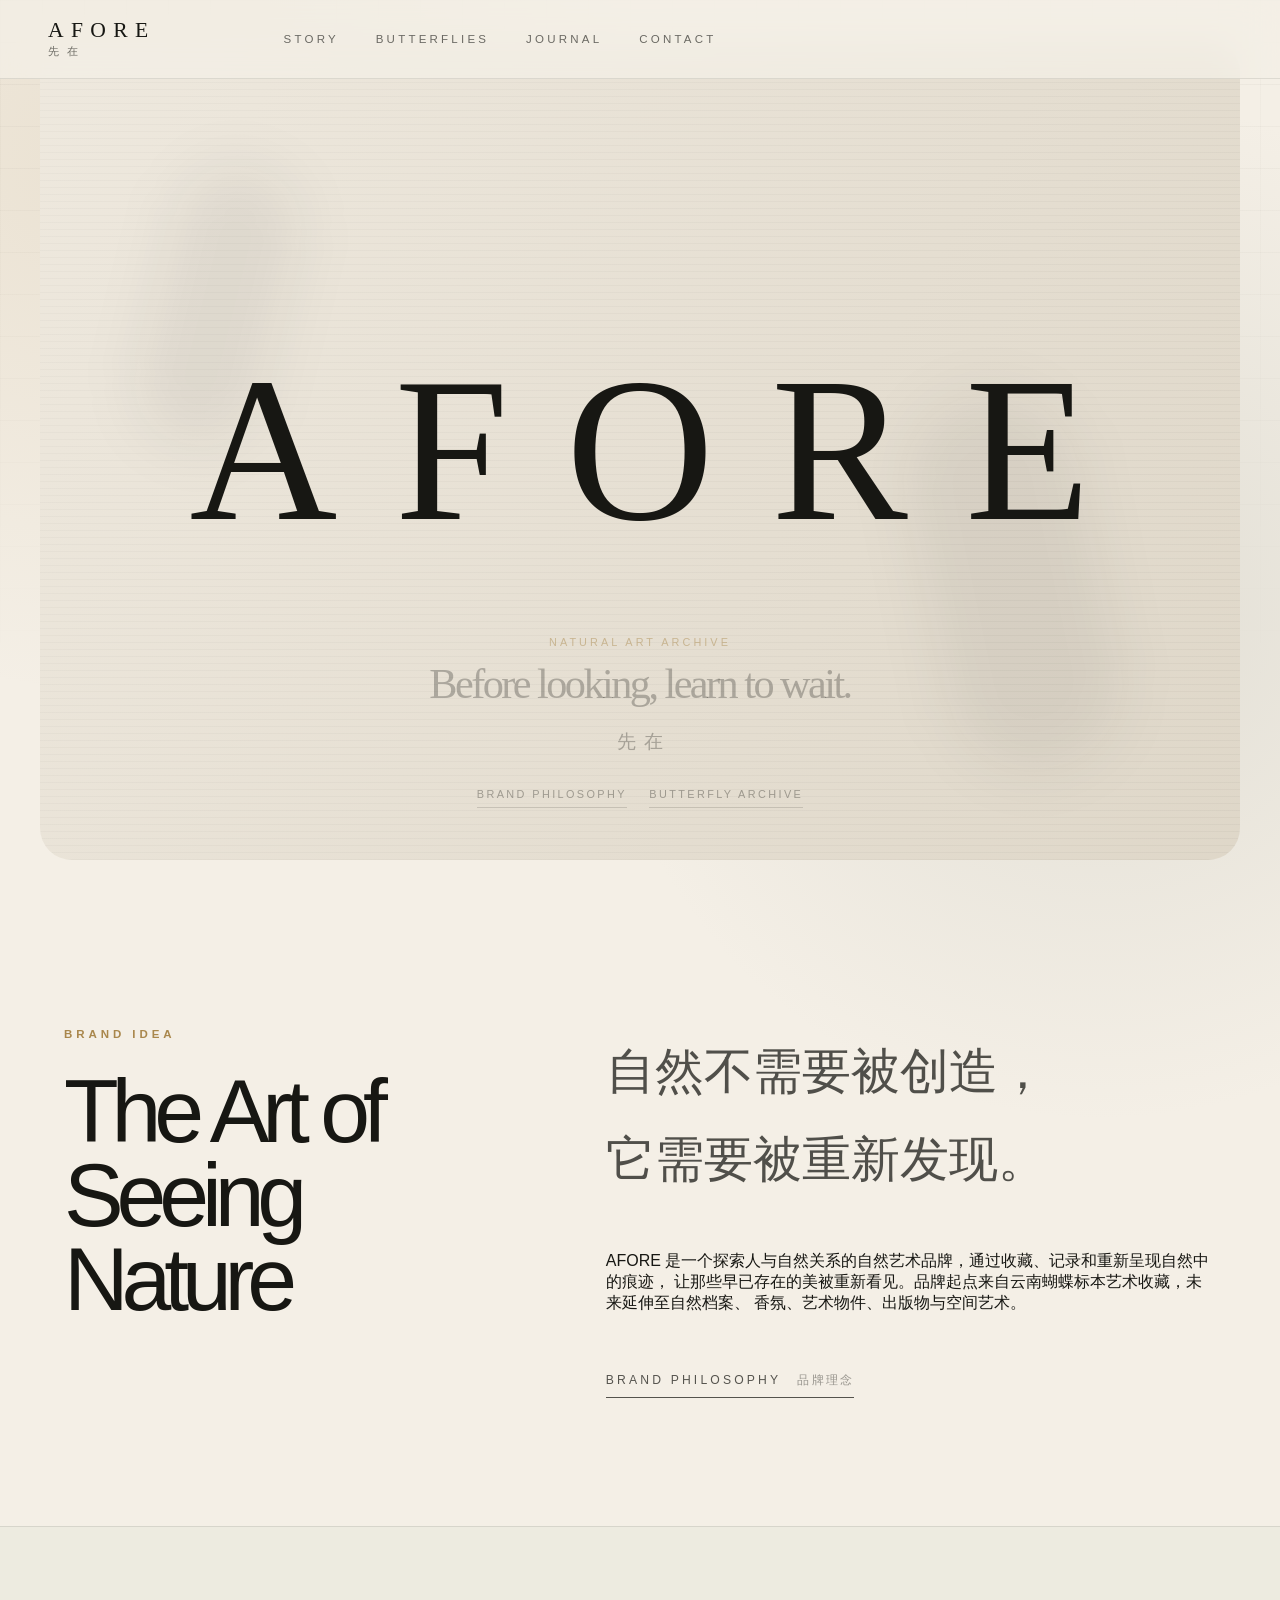
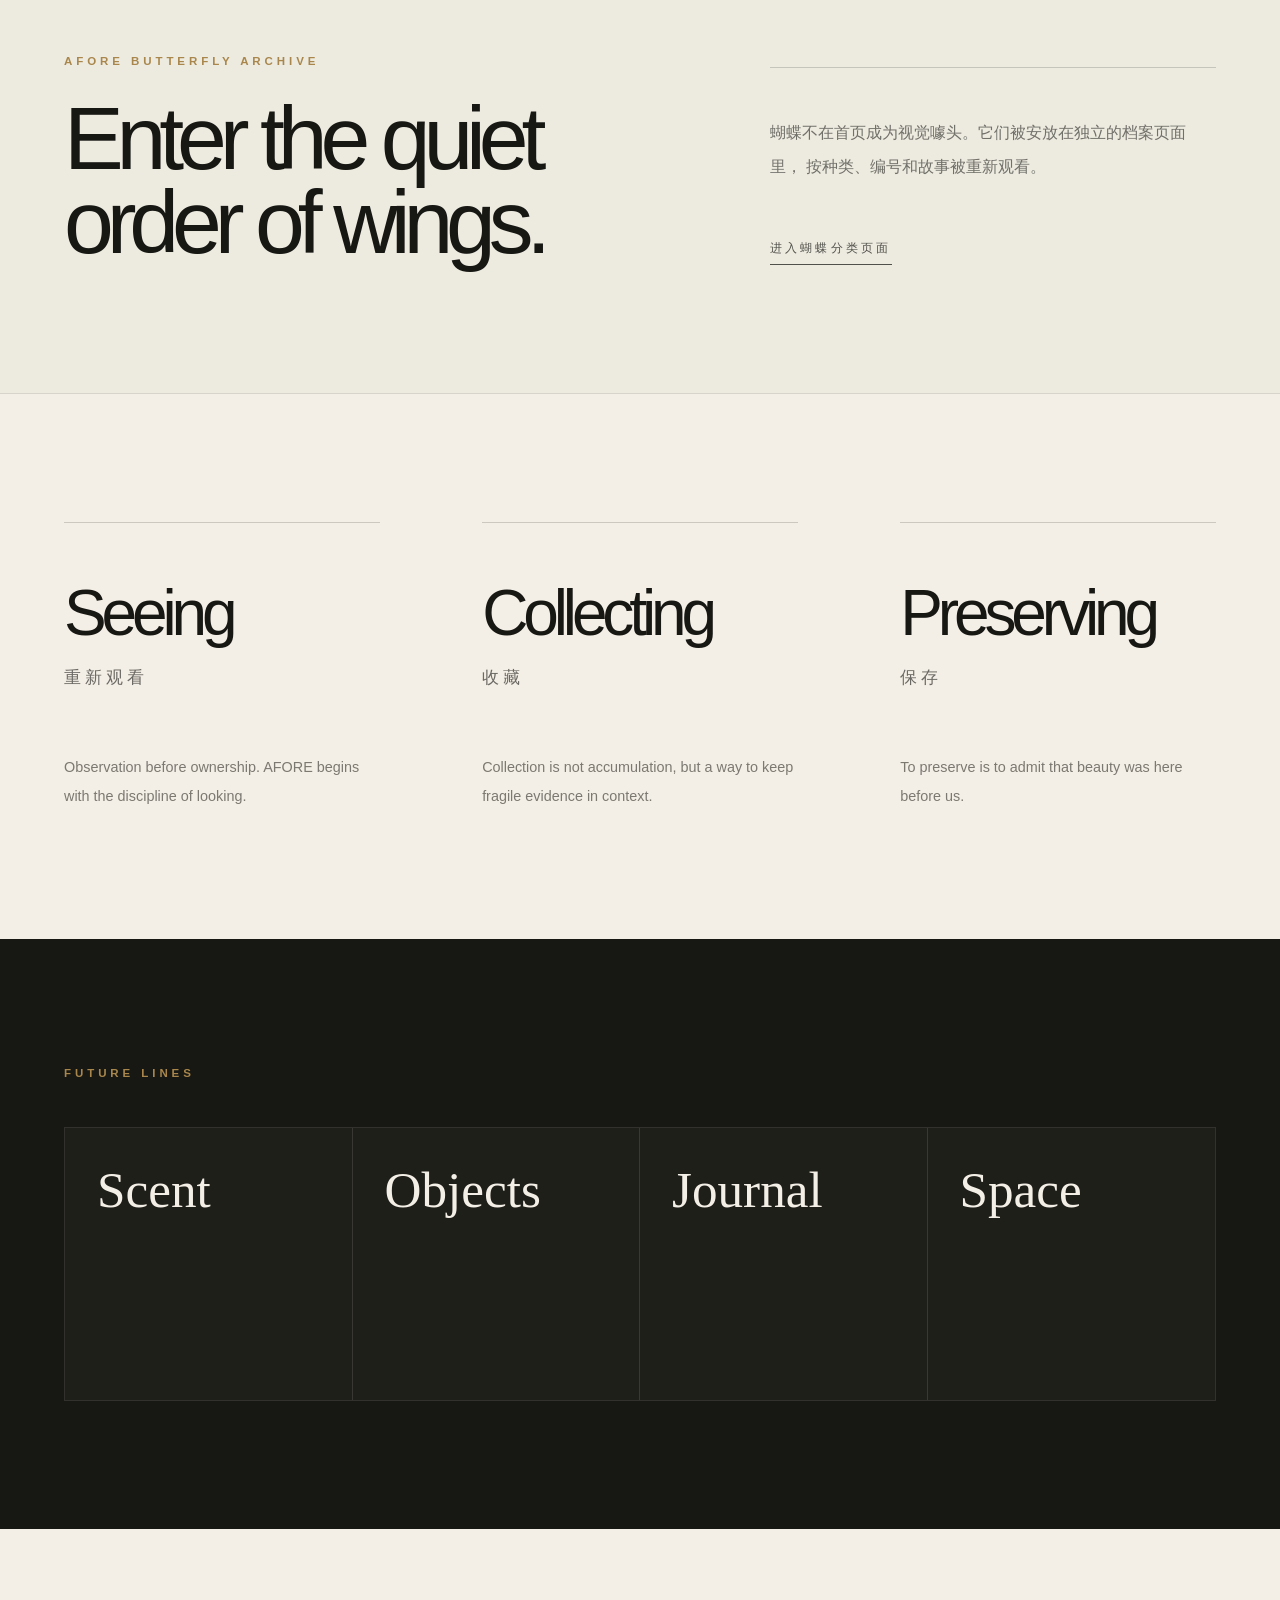
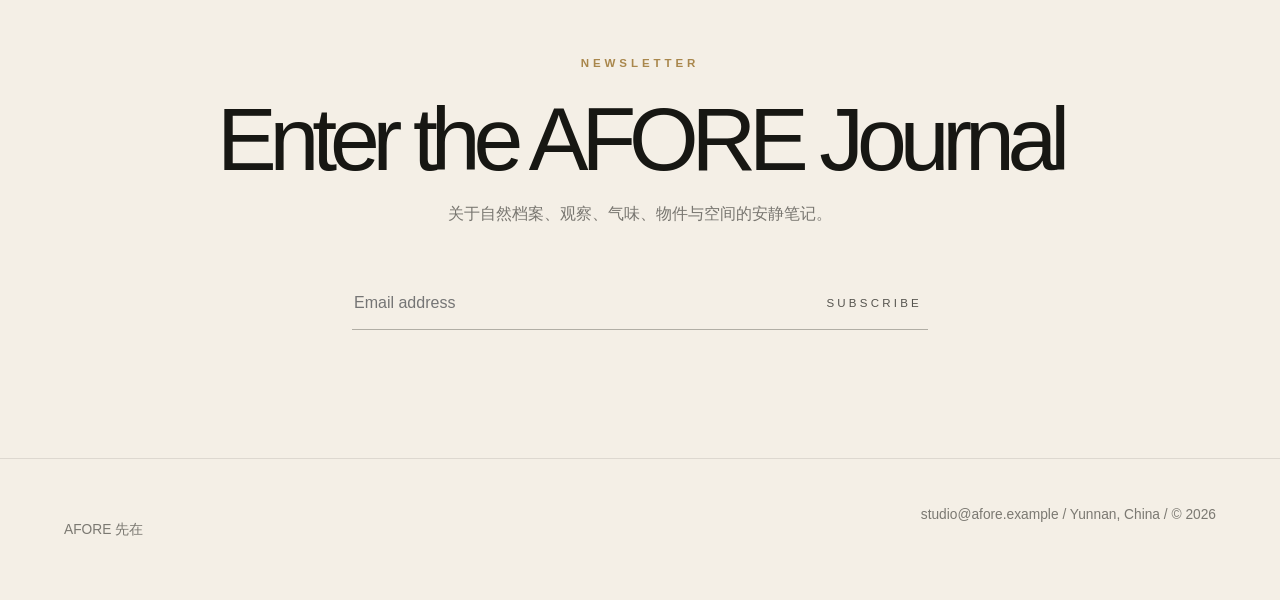
==== index.html @ 1742b77c "Add files via upload" ====
<!doctype html>
<html lang="zh-CN">
  <head>
    <meta charset="UTF-8" />
    <meta name="viewport" content="width=device-width, initial-scale=1.0" />
    <title>AFORE 先在 | Preview</title>
    <link rel="stylesheet" href="preview.css" />
  </head>
  <body>
    <header class="header">
      <a class="logo" href="preview.html">
        <span>AFORE</span>
        <small>先在</small>
      </a>
      <nav>
        <a href="#story">Story</a>
        <a href="butterflies.html">Butterflies</a>
        <a href="#journal">Journal</a>
        <a href="#contact">Contact</a>
      </nav>
    </header>

    <main id="home">
      <section class="hero">
        <div class="paper"></div>
        <div class="shadow shadow-a"></div>
        <div class="shadow shadow-b"></div>
        <aside class="hero-guide" aria-label="AFORE first screen guide">
          <p class="guide-kicker">Natural Art Archive</p>
          <h2>Before looking, learn to wait.</h2>
          <p>
            先在
          </p>
          <div class="guide-actions">
            <a href="#story">Brand Philosophy</a>
            <a href="butterflies.html">Butterfly Archive</a>
          </div>
        </aside>
        <div class="hero-inner fade">
          <h1>AFORE</h1>
        </div>
      </section>

      <section id="story" class="section intro">
        <div>
          <p class="kicker">Brand Idea</p>
          <h2>The Art of Seeing Nature</h2>
        </div>
        <div class="intro-copy">
          <p class="quote">自然不需要被创造，<br />它需要被重新发现。</p>
          <p>
            AFORE 是一个探索人与自然关系的自然艺术品牌，通过收藏、记录和重新呈现自然中的痕迹，
            让那些早已存在的美被重新看见。品牌起点来自云南蝴蝶标本艺术收藏，未来延伸至自然档案、
            香氛、艺术物件、出版物与空间艺术。
          </p>
          <button class="manifesto-toggle" type="button" aria-expanded="false" aria-controls="manifesto-panel">
            Brand Philosophy
            <span>品牌理念</span>
          </button>
        </div>
      </section>

      <section class="manifesto-panel" id="manifesto-panel" aria-hidden="true">
        <div class="manifesto-card">
          <p class="kicker">AFORE Manifesto</p>
          <h2>先在</h2>
          <div class="manifesto-text">
            <p><strong>AFORE</strong></p>
            <p><em>Before us, nature existed.</em></p>
            <p>在我们凝视自然之前，万物早已存在。</p>
            <p>一片叶脉、一枚翅羽、一块岩石，都经历过漫长的时间，在无人注视的角落里形成自己的形态。</p>
            <p>AFORE 源于“先在”之意，关注那些先于人类存在、又容易被忽略的自然痕迹。</p>
            <p>我们相信，自然并不需要被创造，它需要的是被重新发现。</p>
            <p>通过收藏、整理与呈现，我们将自然中的微小存在转化为可以被观看、被感知、被保存的艺术对象。</p>
            <p>每一件作品，都是时间留下的档案。</p>
            <p>它记录生命曾经经过此处，也提醒我们：人在自然之前，只是短暂的观看者。</p>
            <p>AFORE 致力于探索人与自然之间新的观看方式。</p>
            <p>我们收藏的不只是一个形态，而是一段时间；保存的不只是一件标本，而是一种与世界相遇的方式。</p>
            <p><strong>AFORE —— Before us, nature existed.</strong></p>
          </div>
        </div>
      </section>

      <section class="section entry-panel">
        <div class="entry-copy">
          <p class="kicker">AFORE Butterfly Archive</p>
          <h2>Enter the quiet order of wings.</h2>
        </div>
        <div class="entry-card">
          <p>
            蝴蝶不在首页成为视觉噱头。它们被安放在独立的档案页面里，
            按种类、编号和故事被重新观看。
          </p>
          <a class="text-link" href="butterflies.html">进入蝴蝶分类页面</a>
        </div>
      </section>

      <section class="section philosophy">
        <article>
          <h2>Seeing</h2>
          <p>重新观看</p>
          <span>Observation before ownership. AFORE begins with the discipline of looking.</span>
        </article>
        <article>
          <h2>Collecting</h2>
          <p>收藏</p>
          <span>Collection is not accumulation, but a way to keep fragile evidence in context.</span>
        </article>
        <article>
          <h2>Preserving</h2>
          <p>保存</p>
          <span>To preserve is to admit that beauty was here before us.</span>
        </article>
      </section>

      <section class="future">
        <p class="kicker">Future Lines</p>
        <div class="future-grid">
          <article>Scent</article>
          <article>Objects</article>
          <article>Journal</article>
          <article>Space</article>
        </div>
      </section>

      <section id="journal" class="section newsletter">
        <p class="kicker">Newsletter</p>
        <h2>Enter the AFORE Journal</h2>
        <p>关于自然档案、观察、气味、物件与空间的安静笔记。</p>
        <form>
          <input type="email" placeholder="Email address" />
          <button type="button">Subscribe</button>
        </form>
      </section>
    </main>

    <footer id="contact">
      <p>AFORE 先在</p>
      <span>studio@afore.example / Yunnan, China / © 2026</span>
    </footer>
    <script>
      const hero = document.querySelector(".hero");
      const heroTitle = document.querySelector(".hero h1");

      hero?.addEventListener("pointermove", (event) => {
        const rect = hero.getBoundingClientRect();
        const x = ((event.clientX - rect.left) / rect.width) * 100;
        const y = ((event.clientY - rect.top) / rect.height) * 100;
        heroTitle?.style.setProperty("--mx", `${x}%`);
        heroTitle?.style.setProperty("--my", `${y}%`);
      });

      const manifestoButton = document.querySelector(".manifesto-toggle");
      const manifestoPanel = document.querySelector("#manifesto-panel");

      manifestoButton?.addEventListener("click", () => {
        const isOpen = manifestoPanel?.classList.toggle("is-open");
        manifestoButton.setAttribute("aria-expanded", String(isOpen));
        manifestoPanel?.setAttribute("aria-hidden", String(!isOpen));
        if (isOpen) {
          window.setTimeout(() => manifestoPanel.scrollIntoView({ behavior: "smooth", block: "center" }), 120);
        }
      });
    </script>
  </body>
</html>
---- preview.css ----
:root {
  --paper: #f4efe6;
  --warm: #d8d2c6;
  --stone: #bfc0b5;
  --lime: #dfe3d4;
  --ink: #171713;
  --brown: #3b2b20;
  --gold: #a9874c;
}

* {
  box-sizing: border-box;
}

html {
  scroll-behavior: smooth;
}

body {
  margin: 0;
  background:
    radial-gradient(circle at 8% 4%, rgba(169, 135, 76, 0.13), transparent 34rem),
    radial-gradient(circle at 86% 16%, rgba(191, 192, 181, 0.35), transparent 32rem),
    var(--paper);
  color: var(--ink);
  font-family: "PingFang SC", "HarmonyOS Sans SC", "Noto Sans CJK SC", "Microsoft YaHei UI", sans-serif;
  font-weight: 300;
}

body::before {
  content: "";
  position: fixed;
  inset: 0;
  z-index: -1;
  background:
    linear-gradient(rgba(23, 23, 19, 0.035) 1px, transparent 1px),
    linear-gradient(90deg, rgba(23, 23, 19, 0.025) 1px, transparent 1px);
  background-size: 42px 42px;
  mask-image: linear-gradient(to bottom, black, transparent 78%);
}

a {
  color: inherit;
  text-decoration: none;
}

.header {
  position: fixed;
  inset: 0 0 auto;
  z-index: 10;
  display: flex;
  justify-content: flex-start;
  align-items: center;
  gap: clamp(2.5rem, 6vw, 7rem);
  padding: 1.25rem clamp(1.25rem, 4vw, 3rem);
  border-bottom: 1px solid rgba(23, 23, 19, 0.1);
  background: rgba(244, 239, 230, 0.76);
  backdrop-filter: blur(18px);
}

.logo {
  display: inline-flex;
  flex-direction: column;
  line-height: 1;
}

.logo span,
.hero h1,
.work h3,
.future-grid article {
  font-family: "Cormorant Garamond", Didot, "Bodoni 72", "Times New Roman", serif;
}

.logo span {
  font-size: 1.35rem;
  letter-spacing: 0.34em;
}

.logo small {
  margin-top: 0.3rem;
  color: rgba(23, 23, 19, 0.6);
  font-size: 0.7rem;
  letter-spacing: 0.68em;
}

nav {
  display: flex;
  gap: clamp(1rem, 3vw, 2.3rem);
  margin-left: clamp(1rem, 4vw, 4rem);
  color: rgba(23, 23, 19, 0.62);
  font-size: 0.72rem;
  letter-spacing: 0.28em;
  text-transform: uppercase;
}

.hero {
  position: relative;
  min-height: 100vh;
  display: grid;
  place-items: center;
  overflow: hidden;
  padding: 7rem 1.25rem;
  text-align: center;
}

.paper {
  position: absolute;
  inset: 2.5rem;
  background:
    linear-gradient(120deg, rgba(255, 255, 255, 0.3), rgba(23, 23, 19, 0.04)),
    repeating-linear-gradient(0deg, rgba(23, 23, 19, 0.035) 0 1px, transparent 1px 7px),
    #e7dfd0;
  border-radius: 2rem;
}

.shadow {
  position: absolute;
  border-radius: 999px;
  filter: blur(28px);
  background: rgba(23, 23, 19, 0.06);
}

.shadow-a {
  left: 12%;
  top: 18%;
  width: 8rem;
  height: 18rem;
  rotate: 14deg;
}

.shadow-b {
  right: 14%;
  bottom: 14%;
  width: 11rem;
  height: 24rem;
  rotate: -12deg;
}

.hero-inner {
  position: relative;
  z-index: 2;
}

.hero-guide {
  position: absolute;
  left: 50%;
  bottom: clamp(3rem, 8vw, 7rem);
  z-index: 3;
  width: min(28rem, calc(100% - 4rem));
  color: rgba(23, 23, 19, 0.34);
  text-align: center;
  transform: translate(-50%, 10px);
  transition:
    color 0.9s ease,
    opacity 0.9s ease,
    transform 1s cubic-bezier(0.22, 1, 0.36, 1);
}

.guide-kicker {
  margin: 0 0 1rem;
  color: rgba(169, 135, 76, 0.48);
  font-size: 0.68rem;
  font-weight: 500;
  letter-spacing: 0.28em;
  text-transform: uppercase;
  transition: color 0.9s ease;
}

.hero-guide h2 {
  max-width: 100%;
  margin: 0;
  color: rgba(23, 23, 19, 0.28);
  font-family: "Cormorant Garamond", Didot, "Bodoni 72", "Times New Roman", serif;
  font-size: clamp(1.9rem, 3.3vw, 3.6rem);
  font-weight: 400;
  letter-spacing: -0.06em;
  line-height: 0.96;
  transition: color 0.9s ease, filter 0.9s ease;
}

.hero-guide p:not(.guide-kicker) {
  max-width: 22rem;
  margin: 1.2rem auto 0;
  color: rgba(23, 23, 19, 0.3);
  font-size: clamp(1rem, 1.45vw, 1.35rem);
  letter-spacing: 0.42em;
  line-height: 1.9;
  padding-left: 0.42em;
  text-align: center;
  transition: color 0.9s ease;
}

.guide-actions {
  display: flex;
  flex-wrap: wrap;
  justify-content: center;
  gap: 0.8rem 1.4rem;
  margin-top: 1.8rem;
}

.guide-actions a {
  position: relative;
  padding-bottom: 0.46rem;
  color: rgba(23, 23, 19, 0.34);
  font-size: 0.68rem;
  letter-spacing: 0.22em;
  text-transform: uppercase;
  transition: color 0.9s ease;
}

.guide-actions a::after {
  content: "";
  position: absolute;
  left: 0;
  right: 0;
  bottom: 0;
  height: 1px;
  background: currentColor;
  opacity: 0.42;
  transform-origin: left;
  transition: opacity 0.9s ease, transform 0.9s cubic-bezier(0.22, 1, 0.36, 1);
}

.hero:hover .hero-guide {
  color: rgba(23, 23, 19, 0.78);
  opacity: 1;
  transform: translate(-50%, 0);
}

.hero:hover .guide-kicker {
  color: rgba(169, 135, 76, 0.92);
}

.hero:hover .hero-guide h2,
.hero:hover .hero-guide p:not(.guide-kicker),
.hero:hover .guide-actions a {
  background: linear-gradient(105deg, #171713 0%, #6e7f7d 28%, #b6ddeb 48%, #d7c189 68%, #171713 100%);
  background-size: 240% 100%;
  -webkit-background-clip: text;
  background-clip: text;
  color: transparent;
  animation: guide-prism 2.8s ease-in-out infinite alternate;
}

.hero:hover .guide-actions a::after {
  opacity: 0.8;
  transform: scaleX(1.08);
}

.hero h1 {
  margin: 0;
  padding-left: 0.28em;
  --mx: 50%;
  --my: 50%;
  font-size: clamp(4.5rem, 16vw, 15rem);
  font-weight: 400;
  letter-spacing: 0.28em;
  line-height: 0.86;
  transition: color 0.8s ease, filter 0.8s ease, text-shadow 0.8s ease;
}

.hero:hover h1 {
  background:
    radial-gradient(circle at var(--mx) var(--my), rgba(255, 255, 255, 0.95) 0 8%, rgba(181, 230, 250, 0.9) 18%, rgba(236, 209, 255, 0.78) 30%, rgba(255, 231, 162, 0.78) 43%, rgba(177, 255, 219, 0.78) 58%, rgba(23, 23, 19, 0.95) 82%),
    linear-gradient(105deg, #171713 0%, #738581 28%, #b6ddeb 48%, #d7c189 68%, #171713 100%);
  background-size: 180% 180%, 240% 100%;
  -webkit-background-clip: text;
  background-clip: text;
  color: transparent;
  filter: saturate(1.08);
  text-shadow: 0 18px 48px rgba(126, 145, 140, 0.14);
  animation: guide-prism 2.9s ease-in-out infinite alternate;
}

.cn {
  margin-top: 2rem;
  font-size: clamp(1.25rem, 2.5vw, 2rem);
  letter-spacing: 0.85em;
  color: rgba(23, 23, 19, 0.7);
}

.line {
  max-width: 30rem;
  margin: 3rem auto 0;
  color: rgba(23, 23, 19, 0.68);
  font-family: Georgia, serif;
  font-size: clamp(1.2rem, 2vw, 1.8rem);
  font-style: italic;
  line-height: 1.7;
}


.section {
  padding: clamp(5rem, 10vw, 11rem) clamp(1.25rem, 5vw, 4rem);
}

.intro,
.philosophy {
  display: grid;
  max-width: 1500px;
  margin: auto;
  gap: clamp(3rem, 8vw, 9rem);
}

.intro {
  grid-template-columns: 0.72fr 1fr;
}

.kicker {
  margin: 0;
  color: var(--gold);
  font-size: 0.72rem;
  font-weight: 700;
  letter-spacing: 0.34em;
  text-transform: uppercase;
}

h2 {
  margin: 1.8rem 0 0;
  font-family: "PingFang SC", "HarmonyOS Sans SC", "Noto Sans CJK SC", "Microsoft YaHei UI", sans-serif;
  font-size: clamp(3.5rem, 7vw, 7.5rem);
  font-weight: 200;
  letter-spacing: -0.08em;
  line-height: 0.94;
}

.intro-copy {
  align-self: end;
}

.quote {
  margin: 0 0 3rem;
  color: rgba(23, 23, 19, 0.74);
  font-size: clamp(1.8rem, 3.8vw, 3.4rem);
  font-weight: 300;
  line-height: 1.8;
}

.intro-copy p:last-child {
  max-width: 42rem;
  color: rgba(23, 23, 19, 0.55);
  font-size: 0.98rem;
  line-height: 2.1;
}

.archive,
.entry-panel {
  border-block: 1px solid rgba(23, 23, 19, 0.1);
  background: rgba(223, 227, 212, 0.36);
}

.section-head,
.grid,
.entry-panel,
.future,
.newsletter,
footer {
  max-width: 1500px;
  margin-inline: auto;
}

.section-head {
  margin-bottom: 4rem;
}

.entry-panel {
  display: grid;
  grid-template-columns: 1fr 0.74fr;
  gap: clamp(3rem, 8vw, 9rem);
}

.entry-card {
  align-self: end;
  border-top: 1px solid rgba(23, 23, 19, 0.18);
  padding-top: 2rem;
}

.entry-card p {
  color: rgba(23, 23, 19, 0.58);
  line-height: 2.1;
}

.text-link {
  display: inline-block;
  margin-top: 2.5rem;
  border-bottom: 1px solid currentColor;
  color: rgba(23, 23, 19, 0.72);
  font-size: 0.78rem;
  letter-spacing: 0.26em;
  padding-bottom: 0.45rem;
  text-transform: uppercase;
}

.manifesto-toggle {
  display: inline-flex;
  align-items: center;
  gap: 1rem;
  margin-top: 2.6rem;
  padding: 0 0 0.55rem;
  min-height: auto;
  border-bottom: 1px solid currentColor;
  color: rgba(23, 23, 19, 0.72);
  cursor: pointer;
  font-size: 0.76rem;
  letter-spacing: 0.26em;
  text-transform: uppercase;
}

.manifesto-toggle span {
  color: rgba(23, 23, 19, 0.42);
  font-size: 0.78rem;
  letter-spacing: 0.18em;
}

.manifesto-panel {
  max-height: 0;
  overflow: hidden;
  padding-inline: clamp(1.25rem, 5vw, 4rem);
  opacity: 0;
  transform: translateY(-18px);
  transition:
    max-height 1.05s cubic-bezier(0.22, 1, 0.36, 1),
    opacity 0.8s ease,
    transform 0.8s cubic-bezier(0.22, 1, 0.36, 1);
}

.manifesto-panel.is-open {
  max-height: 92rem;
  opacity: 1;
  transform: translateY(0);
}

.manifesto-card {
  max-width: 1500px;
  margin: 0 auto clamp(5rem, 9vw, 9rem);
  padding: clamp(3rem, 7vw, 6rem);
  border: 1px solid rgba(23, 23, 19, 0.1);
  background:
    linear-gradient(120deg, rgba(255, 255, 255, 0.42), rgba(23, 23, 19, 0.025)),
    #f8f5ee;
  box-shadow: 0 24px 90px rgba(47, 42, 34, 0.08);
}

.manifesto-card h2 {
  margin-top: 1.5rem;
  font-size: clamp(3.4rem, 8vw, 8rem);
}

.manifesto-text {
  max-width: 56rem;
  margin-top: clamp(2.5rem, 5vw, 5rem);
  color: rgba(23, 23, 19, 0.64);
  font-size: clamp(1.05rem, 1.5vw, 1.26rem);
  line-height: 2.28;
}

.manifesto-text p {
  margin: 0 0 1.15rem;
}

.manifesto-text strong {
  color: rgba(23, 23, 19, 0.86);
  font-weight: 400;
  letter-spacing: 0.08em;
}

.manifesto-text em {
  color: rgba(23, 23, 19, 0.54);
  font-family: Georgia, serif;
}

.grid {
  display: grid;
  grid-template-columns: repeat(3, 1fr);
  gap: 1.25rem;
}

.work {
  animation: rise 0.9s ease both;
}

.work:nth-child(2) {
  animation-delay: 0.08s;
}

.work:nth-child(3) {
  animation-delay: 0.16s;
}

.specimen {
  position: relative;
  aspect-ratio: 4 / 5;
  overflow: hidden;
  background:
    linear-gradient(120deg, rgba(23, 23, 19, 0.08) 1px, transparent 1px),
    var(--paper);
  background-size: 32px 32px;
  box-shadow: 0 28px 80px rgba(47, 42, 34, 0.14);
}

.specimen::before {
  content: "";
  position: absolute;
  inset: 2rem;
  border: 1px solid rgba(23, 23, 19, 0.1);
}

.pin {
  position: absolute;
  left: 50%;
  top: 18%;
  z-index: 3;
  width: 0.5rem;
  height: 0.5rem;
  border-radius: 50%;
  background: rgba(23, 23, 19, 0.72);
  transform: translateX(-50%);
}

.pin::after {
  content: "";
  position: absolute;
  left: 50%;
  top: 0.5rem;
  height: 18rem;
  width: 1px;
  background: rgba(23, 23, 19, 0.16);
}

.wing {
  position: absolute;
  top: 28%;
  width: 32%;
  height: 34%;
  border: 1px solid rgba(23, 23, 19, 0.2);
  box-shadow: 0 22px 44px rgba(23, 23, 19, 0.15);
}

.left {
  left: 18%;
  border-radius: 82% 18% 72% 28%;
}

.right {
  right: 18%;
  border-radius: 18% 82% 28% 72%;
}

.body {
  position: absolute;
  left: 50%;
  top: 27%;
  width: 0.8rem;
  height: 36%;
  border-radius: 999px;
  background: linear-gradient(var(--ink), var(--brown), var(--ink));
  transform: translateX(-50%);
}

.dark .wing {
  background: linear-gradient(135deg, #161814, #31452e, #090b09);
}

.blue .wing {
  background: linear-gradient(135deg, #243432, #7f9c98, #17211f);
}

.pale .wing {
  background: linear-gradient(135deg, #ede2c8, #cfc7ac, #544736);
}

.specimen p {
  position: absolute;
  left: 2rem;
  right: 2rem;
  bottom: 2rem;
  margin: 0;
  border-top: 1px solid rgba(23, 23, 19, 0.12);
  padding-top: 1rem;
  color: rgba(23, 23, 19, 0.46);
  font-size: 0.65rem;
  letter-spacing: 0.24em;
  text-transform: uppercase;
}

.meta {
  margin-top: 1.6rem;
  border-top: 1px solid rgba(23, 23, 19, 0.12);
  padding-top: 1.3rem;
}

.meta h3 {
  margin: 0 0 1.5rem;
  font-size: 2rem;
  font-weight: 400;
}

dl {
  display: grid;
  grid-template-columns: 6rem 1fr;
  gap: 0.75rem 1rem;
  margin: 0;
  font-size: 0.86rem;
}

dt {
  color: rgba(23, 23, 19, 0.38);
  letter-spacing: 0.18em;
  text-transform: uppercase;
}

dd {
  margin: 0;
  color: rgba(23, 23, 19, 0.68);
}

.philosophy {
  grid-template-columns: repeat(3, 1fr);
}

.philosophy article {
  border-top: 1px solid rgba(23, 23, 19, 0.18);
  padding-top: 2rem;
}

.philosophy h2 {
  font-size: clamp(3rem, 5vw, 5.2rem);
}

.philosophy p {
  margin: 1.4rem 0 4rem;
  color: rgba(23, 23, 19, 0.62);
  font-size: 1.05rem;
  letter-spacing: 0.24em;
}

.philosophy span {
  display: block;
  max-width: 21rem;
  color: rgba(23, 23, 19, 0.55);
  font-size: 0.9rem;
  line-height: 2;
}

.future {
  padding: clamp(5rem, 10vw, 11rem) clamp(1.25rem, 5vw, 4rem);
  background: var(--ink);
  color: var(--paper);
}

.future-grid {
  display: grid;
  grid-template-columns: repeat(4, 1fr);
  margin-top: 3rem;
  border: 1px solid rgba(244, 239, 230, 0.12);
}

.future-grid article {
  min-height: 17rem;
  padding: 2rem;
  border-right: 1px solid rgba(244, 239, 230, 0.12);
  background: rgba(244, 239, 230, 0.035);
  font-size: clamp(2.4rem, 4vw, 4.2rem);
}

.future-grid article:last-child {
  border-right: 0;
}

.newsletter {
  text-align: center;
}

.newsletter p:not(.kicker) {
  color: rgba(23, 23, 19, 0.56);
  line-height: 2;
}

form {
  display: flex;
  max-width: 36rem;
  margin: 3rem auto 0;
  border-bottom: 1px solid rgba(23, 23, 19, 0.3);
}

input,
button {
  min-height: 3.2rem;
  border: 0;
  background: transparent;
  font: inherit;
  outline: 0;
}

input {
  flex: 1;
}

button {
  color: rgba(23, 23, 19, 0.72);
  font-size: 0.72rem;
  letter-spacing: 0.28em;
  text-transform: uppercase;
}

footer {
  display: flex;
  justify-content: space-between;
  gap: 2rem;
  padding: 3rem clamp(1.25rem, 5vw, 4rem);
  border-top: 1px solid rgba(23, 23, 19, 0.1);
  color: rgba(23, 23, 19, 0.55);
  font-size: 0.86rem;
}

.white-page {
  background: #fbfaf7;
}

.white-page::before {
  opacity: 0.28;
}

.white-header {
  background: rgba(251, 250, 247, 0.82);
}

.archive-hero {
  max-width: 1500px;
  margin-inline: auto;
  padding: clamp(9rem, 16vw, 15rem) clamp(1.25rem, 5vw, 4rem) clamp(5rem, 9vw, 8rem);
}

.archive-hero h1 {
  white-space: nowrap;
  max-width: 10ch;
  margin: 2rem 0 0;
  font-family: "PingFang SC", "HarmonyOS Sans SC", "Noto Sans CJK SC", "Microsoft YaHei UI", sans-serif;
  font-size: clamp(3.2rem, 8.4vw, 9.5rem);
  font-weight: 200;
  letter-spacing: -0.12em;
  line-height: 0.88;
}

.refined-title {
  overflow: hidden;
}

.catalog-note {
  max-width: 1500px;
  margin: 0 auto;
  padding: 0 clamp(1.25rem, 5vw, 4rem) 4rem;
}

.catalog-note p {
  max-width: 54rem;
  border-top: 1px solid rgba(23, 23, 19, 0.12);
  padding-top: 1.5rem;
  color: rgba(23, 23, 19, 0.46);
  font-size: 0.78rem;
  line-height: 1.9;
}

.archive-hero p:last-child {
  max-width: 42rem;
  margin-top: 3rem;
  color: rgba(23, 23, 19, 0.56);
  font-size: 1rem;
  line-height: 2.1;
}

.butterfly-family {
  max-width: 1500px;
  margin-inline: auto;
  padding: clamp(4rem, 8vw, 8rem) clamp(1.25rem, 5vw, 4rem);
  border-top: 1px solid rgba(23, 23, 19, 0.12);
}

.family-heading {
  display: grid;
  grid-template-columns: 10rem 1fr 0.8fr;
  gap: 2rem;
  align-items: start;
  margin-bottom: 3rem;
}

.family-heading p,
.butterfly-info span {
  margin: 0;
  color: rgba(23, 23, 19, 0.38);
  font-size: 0.68rem;
  letter-spacing: 0.24em;
  text-transform: uppercase;
}

.family-heading h2 {
  margin: 0;
  font-size: clamp(2.2rem, 4.4vw, 4.8rem);
}

.family-heading span {
  color: rgba(23, 23, 19, 0.54);
  font-size: 0.95rem;
  line-height: 2;
}

.butterfly-grid {
  display: grid;
  grid-template-columns: repeat(auto-fit, minmax(min(100%, 19rem), 1fr));
  gap: clamp(1.2rem, 2.5vw, 2rem);
  background: transparent;
  border: 0;
}

.butterfly-card {
  position: relative;
  display: grid;
  grid-template-rows: auto 1fr;
  min-height: 38rem;
  background: #fff;
  border: 1px solid rgba(23, 23, 19, 0.1);
  transform-origin: center;
  transition:
    transform 0.72s cubic-bezier(0.22, 1, 0.36, 1),
    box-shadow 0.72s cubic-bezier(0.22, 1, 0.36, 1),
    border-color 0.72s cubic-bezier(0.22, 1, 0.36, 1),
    background 0.72s cubic-bezier(0.22, 1, 0.36, 1);
  will-change: transform;
}

.butterfly-card:hover {
  z-index: 4;
  background: #fff;
  border-color: rgba(23, 23, 19, 0.16);
  box-shadow: 0 30px 80px rgba(47, 42, 34, 0.12);
  transform: translateY(-8px) scale(1.035);
}

.butterfly-card.is-opening {
  z-index: 8;
  pointer-events: none;
  box-shadow: 0 42px 110px rgba(47, 42, 34, 0.18);
  transform: translateY(-10px) scale(1.085);
}

.clean-stage {
  position: relative;
  display: grid;
  place-items: center;
  min-height: 30rem;
  overflow: hidden;
  background:
    linear-gradient(rgba(23, 23, 19, 0.035) 1px, transparent 1px),
    linear-gradient(90deg, rgba(23, 23, 19, 0.025) 1px, transparent 1px),
    #fff;
  background-size: 46px 46px;
}

.clean-stage::before {
  content: "";
  position: absolute;
  inset: 2.2rem;
  border: 1px solid rgba(23, 23, 19, 0.08);
}

.clean-stage::after {
  content: "";
  position: absolute;
  left: 50%;
  top: 18%;
  width: 0.42rem;
  height: 0.42rem;
  border-radius: 999px;
  background: rgba(23, 23, 19, 0.6);
  box-shadow: 0 0 0 4px rgba(23, 23, 19, 0.04), 0 15rem 0 -2px rgba(23, 23, 19, 0.16);
  transform: translateX(-50%);
}

.butterfly-mark {
  position: relative;
  width: min(56%, 22rem);
  aspect-ratio: 1.25 / 1;
  filter: drop-shadow(0 24px 24px rgba(23, 23, 19, 0.12));
}

.butterfly-mark::before,
.butterfly-mark::after {
  content: "";
  position: absolute;
  top: 13%;
  width: 48%;
  height: 70%;
  border: 1px solid rgba(23, 23, 19, 0.14);
  background:
    radial-gradient(circle at 56% 35%, rgba(255, 255, 255, 0.45), transparent 18%),
    var(--wing);
}

.butterfly-mark::before {
  left: 2%;
  border-radius: 82% 16% 72% 28%;
  transform: rotate(-8deg);
}

.butterfly-mark::after {
  right: 2%;
  border-radius: 16% 82% 28% 72%;
  transform: rotate(8deg);
}

.butterfly-mark {
  --wing: linear-gradient(135deg, #171713, #31452e 52%, #0a0b08);
}

.butterfly-mark::selection {
  background: transparent;
}

.butterfly-mark span {
  display: none;
}

.butterfly-mark:empty {
  background:
    linear-gradient(90deg, transparent calc(50% - 0.38rem), #171713 calc(50% - 0.38rem) calc(50% + 0.38rem), transparent calc(50% + 0.38rem));
}

.butterfly-mark.green {
  --wing: linear-gradient(135deg, #141613, #27492d 48%, #94a86e 52%, #11130f);
}

.butterfly-mark.teal {
  --wing: linear-gradient(135deg, #111a1c, #243432 40%, #7f9c98 47% 58%, #0f1516);
}

.butterfly-mark.blue {
  --wing: linear-gradient(135deg, #0c1721, #17648f 50%, #7ca5b7 54%, #081017);
}

.butterfly-mark.amber {
  --wing:
    repeating-linear-gradient(45deg, rgba(23, 23, 19, 0.22) 0 2px, transparent 2px 12px),
    linear-gradient(135deg, #efe1c7, #b97837, #4c2e1d);
}

.butterfly-mark.pale-orange {
  --wing:
    radial-gradient(circle at 72% 30%, #d9853d 0 13%, transparent 14%),
    linear-gradient(135deg, #fffdf8, #eadfca, #f7f0e4);
}

.butterfly-mark.ivory {
  --wing:
    repeating-linear-gradient(90deg, rgba(23, 23, 19, 0.1) 0 1px, transparent 1px 16px),
    linear-gradient(135deg, #fffdf8, #ebe5d8, #cfc6b2);
}

.butterfly-info {
  padding: 2rem;
  border-top: 1px solid rgba(23, 23, 19, 0.1);
}

.butterfly-info h3 {
  margin: 1rem 0 1.2rem;
  font-family: "PingFang SC", "HarmonyOS Sans SC", "Noto Sans CJK SC", "Microsoft YaHei UI", sans-serif;
  font-size: clamp(1.6rem, 3vw, 2.6rem);
  font-weight: 250;
  letter-spacing: -0.06em;
}

.butterfly-info p {
  max-width: 34rem;
  margin: 0;
  color: rgba(23, 23, 19, 0.55);
  line-height: 2;
}

.detail-page {
  display: grid;
  grid-template-columns: minmax(0, 1.08fr) minmax(24rem, 0.72fr);
  gap: clamp(3rem, 6vw, 6rem);
  max-width: 1500px;
  margin-inline: auto;
  padding: clamp(8rem, 13vw, 12rem) clamp(1.25rem, 5vw, 4rem) clamp(5rem, 9vw, 8rem);
}

.detail-visual {
  min-width: 0;
}

.clean-stage.large {
  min-height: min(76vh, 52rem);
}

.detail-copy {
  align-self: start;
  position: sticky;
  top: 8rem;
}

.detail-copy h1 {
  margin: 2rem 0 3rem;
  font-family: "Cormorant Garamond", Didot, "Bodoni 72", "Times New Roman", serif;
  font-size: clamp(4rem, 8vw, 8rem);
  font-weight: 400;
  letter-spacing: -0.07em;
  line-height: 0.92;
}

.detail-copy dl {
  grid-template-columns: 8rem 1fr;
  border-top: 1px solid rgba(23, 23, 19, 0.13);
  border-bottom: 1px solid rgba(23, 23, 19, 0.13);
  padding: 2rem 0;
}

.detail-copy article {
  margin-top: 3rem;
}

.detail-copy article h2 {
  margin: 0 0 1.5rem;
  font-size: clamp(2.2rem, 4vw, 3.8rem);
}

.detail-copy article p {
  color: rgba(23, 23, 19, 0.6);
  line-height: 2.15;
}

.compact-grid {
  grid-template-columns: repeat(auto-fit, minmax(min(100%, 19rem), 1fr));
}

.photo-stage {
  position: relative;
  display: grid;
  place-items: center;
  min-height: 25rem;
  margin: 0;
  overflow: hidden;
  background:
    linear-gradient(rgba(23, 23, 19, 0.02) 1px, transparent 1px),
    linear-gradient(90deg, rgba(23, 23, 19, 0.018) 1px, transparent 1px),
    #fff;
  background-size: 42px 42px;
}

.butterfly-card .photo-stage img {
  transition: transform 0.9s cubic-bezier(0.22, 1, 0.36, 1);
  will-change: transform;
}

.butterfly-card:hover .photo-stage img,
.butterfly-card.is-opening .photo-stage img {
  transform: scale(1.08);
}

.photo-stage.is-fallback::after {
  content: "Image reference pending";
  position: absolute;
  left: 2rem;
  right: 2rem;
  bottom: 2rem;
  z-index: 2;
  border-top: 1px solid rgba(23, 23, 19, 0.12);
  padding-top: 1rem;
  color: rgba(23, 23, 19, 0.42);
  font-size: 0.68rem;
  letter-spacing: 0.24em;
  text-align: left;
  text-transform: uppercase;
}

.photo-stage::before {
  content: "";
  position: absolute;
  inset: 2rem;
  border: 1px solid rgba(23, 23, 19, 0.07);
}

.photo-stage img {
  position: relative;
  z-index: 1;
  display: block;
  width: min(72%, 28rem);
  max-height: 22rem;
  object-fit: contain;
  mix-blend-mode: multiply;
  filter: saturate(0.96) contrast(1.02);
}

.fallback-butterfly {
  position: relative;
  z-index: 1;
  width: min(54%, 24rem);
  aspect-ratio: 1.28 / 1;
  background:
    linear-gradient(90deg, transparent calc(50% - 0.35rem), rgba(23, 23, 19, 0.75) calc(50% - 0.35rem) calc(50% + 0.35rem), transparent calc(50% + 0.35rem));
  opacity: 0.86;
  filter: drop-shadow(0 20px 24px rgba(23, 23, 19, 0.1));
}

.fallback-butterfly::before,
.fallback-butterfly::after {
  content: "";
  position: absolute;
  top: 13%;
  width: 48%;
  height: 70%;
  border: 1px solid rgba(23, 23, 19, 0.12);
  background:
    radial-gradient(circle at 55% 35%, rgba(255, 255, 255, 0.36), transparent 18%),
    linear-gradient(135deg, #d9d4c7, #a8aa9f, #72695d);
}

.fallback-butterfly::before {
  left: 2%;
  border-radius: 82% 16% 72% 28%;
  transform: rotate(-8deg);
}

.fallback-butterfly::after {
  right: 2%;
  border-radius: 16% 82% 28% 72%;
  transform: rotate(8deg);
}

.story-detail {
  display: grid;
  grid-template-columns: minmax(0, 1.08fr) minmax(24rem, 0.72fr);
  gap: clamp(3rem, 6vw, 6rem);
  max-width: 1500px;
  margin-inline: auto;
  padding: clamp(8rem, 13vw, 12rem) clamp(1.25rem, 5vw, 4rem) clamp(5rem, 9vw, 8rem);
  animation: detail-page-in 0.72s cubic-bezier(0.22, 1, 0.36, 1) both;
}

.story-stage {
  min-height: min(76vh, 52rem);
  animation: detail-image-in 0.9s cubic-bezier(0.22, 1, 0.36, 1) both;
}

.story-stage img {
  width: min(76%, 42rem);
  max-height: 42rem;
}

.story-copy {
  position: sticky;
  top: 8rem;
  align-self: start;
}

.story-copy h1 {
  margin: 2rem 0 2rem;
  font-family: "PingFang SC", "HarmonyOS Sans SC", "Noto Sans CJK SC", "Microsoft YaHei UI", sans-serif;
  font-size: clamp(3.5rem, 7vw, 7rem);
  font-weight: 200;
  letter-spacing: -0.12em;
  line-height: 0.95;
}

.story-intro {
  color: rgba(23, 23, 19, 0.58);
  font-size: 1.05rem;
  line-height: 2;
}

.story-copy dl {
  grid-template-columns: 7rem 1fr;
  margin-top: 3rem;
  border-block: 1px solid rgba(23, 23, 19, 0.12);
  padding: 2rem 0;
}

.story-copy article {
  margin-top: 3rem;
}

.story-copy article h2 {
  margin: 0 0 1.5rem;
  font-size: clamp(2rem, 3.4vw, 3.2rem);
}

.story-copy article p {
  color: rgba(23, 23, 19, 0.6);
  line-height: 2.15;
}

.fade {
  animation: rise 1s ease both;
}

@keyframes rise {
  from {
    opacity: 0;
    transform: translateY(28px);
  }

  to {
    opacity: 1;
    transform: translateY(0);
  }
}

@keyframes detail-page-in {
  from {
    opacity: 0;
  }

  to {
    opacity: 1;
  }
}

@keyframes detail-image-in {
  from {
    opacity: 0;
    transform: scale(0.94);
  }

  to {
    opacity: 1;
    transform: scale(1);
  }
}

@keyframes guide-prism {
  from {
    background-position: 0% 50%;
  }

  to {
    background-position: 100% 50%;
  }
}

@media (max-width: 900px) {
  nav {
    display: none;
  }

  .intro,
  .entry-panel,
  .grid,
  .philosophy,
  .future-grid,
  .family-heading,
  .detail-page,
  .story-detail {
    grid-template-columns: 1fr;
  }

  .paper {
    inset: 1rem;
  }

  .hero h1 {
    font-size: 4.1rem;
  }

  .hero-guide {
    left: 50%;
    right: auto;
    bottom: 2rem;
    width: calc(100% - 2.8rem);
  }

  .hero-guide h2 {
    font-size: 2.4rem;
  }

  .cn {
    letter-spacing: 0.58em;
  }

  footer,
  form {
    flex-direction: column;
  }

  .archive-hero h1,
  .detail-copy h1 {
    font-size: 4.1rem;
  }

  .butterfly-card {
    min-height: auto;
  }

  .clean-stage {
    min-height: 24rem;
  }

  .detail-copy {
    position: static;
  }

  .archive-hero h1 {
    font-size: clamp(2.55rem, 13vw, 4.1rem);
    letter-spacing: -0.12em;
  }

  .photo-stage {
    min-height: 21rem;
  }

  .story-copy {
    position: static;
  }
}
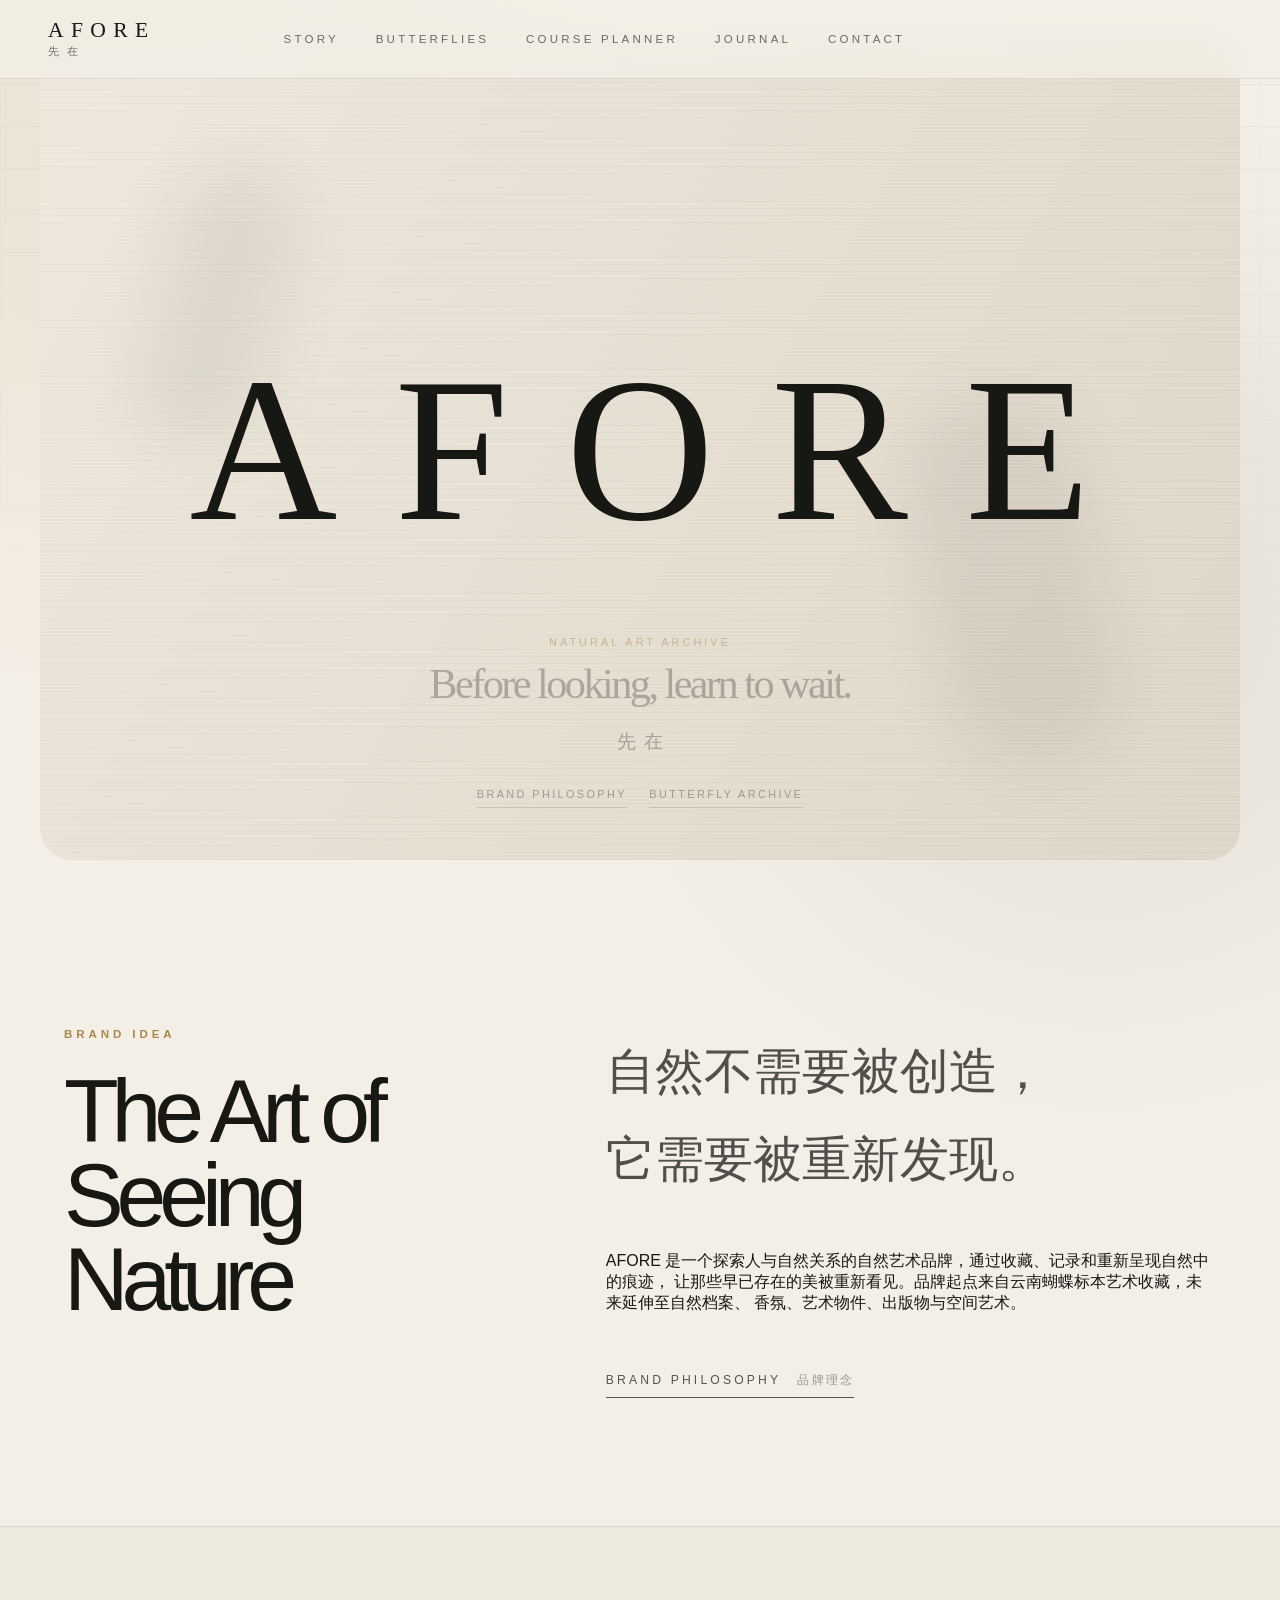
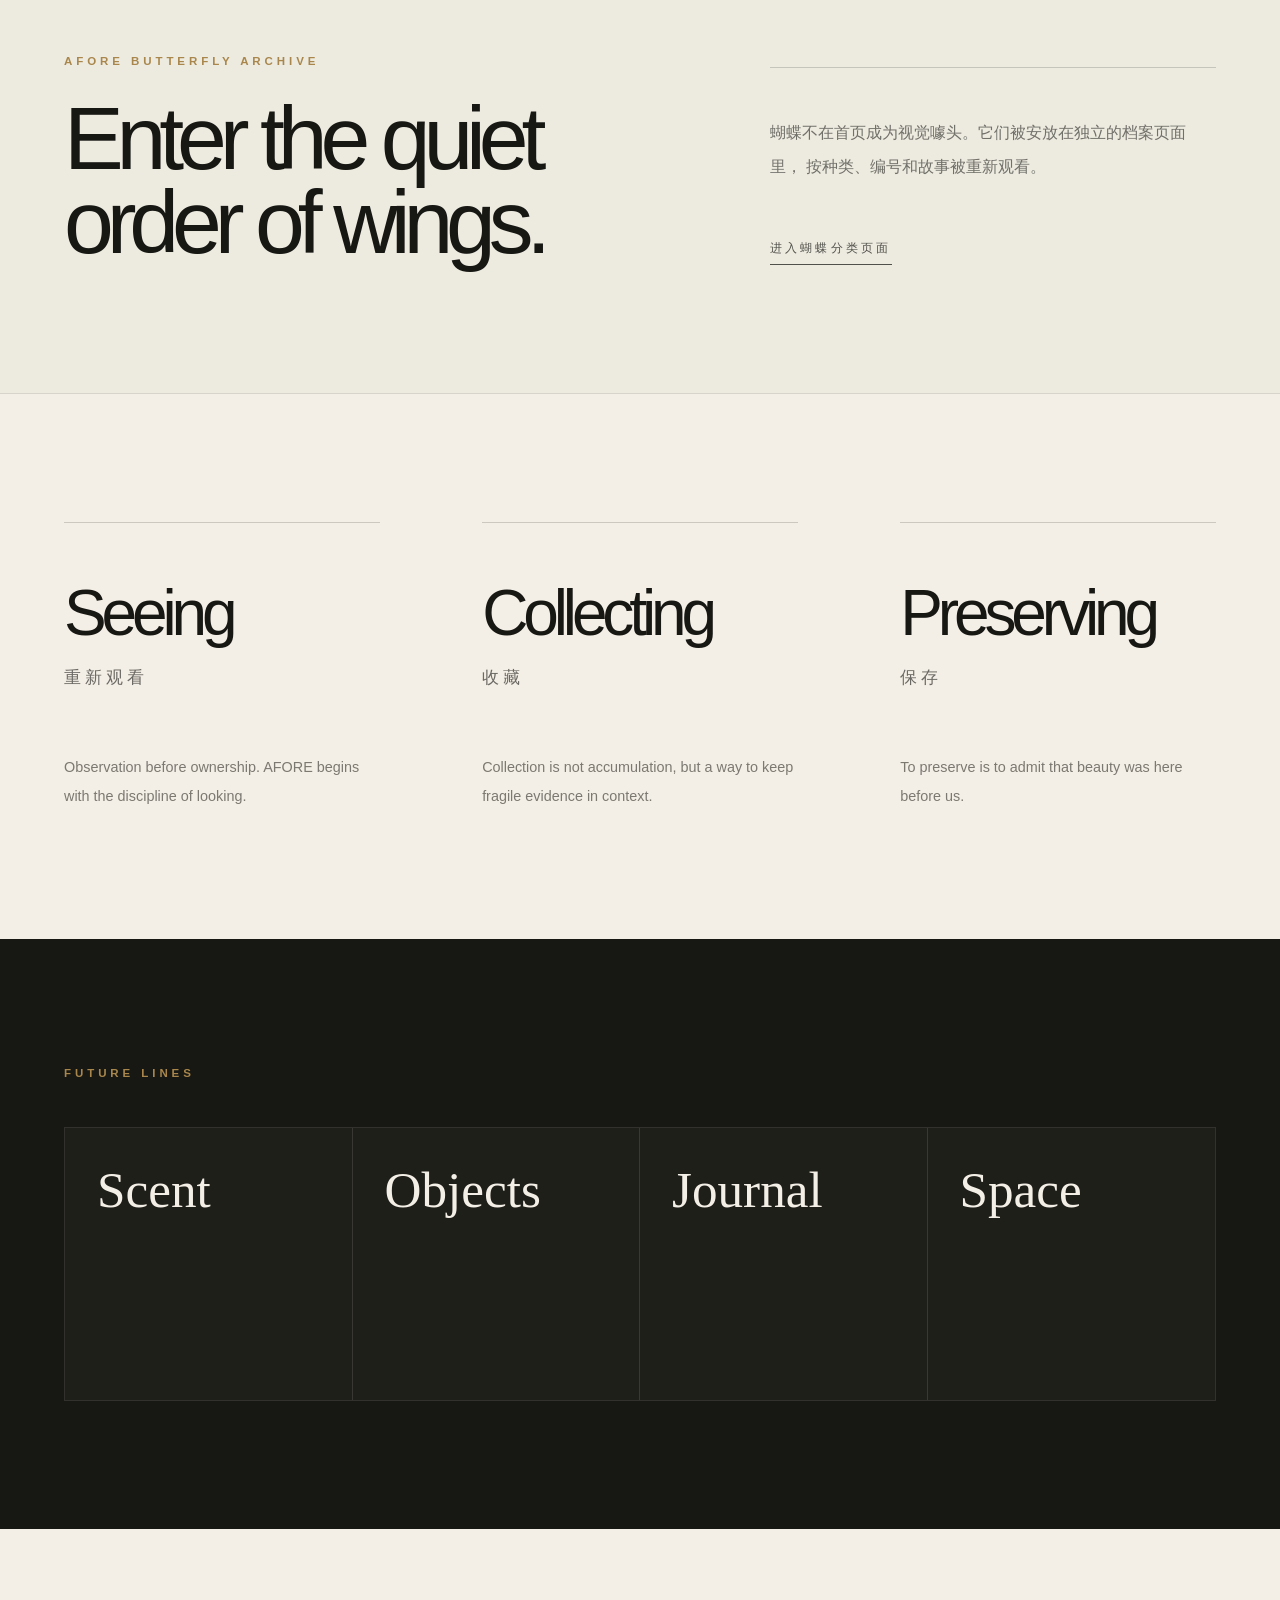
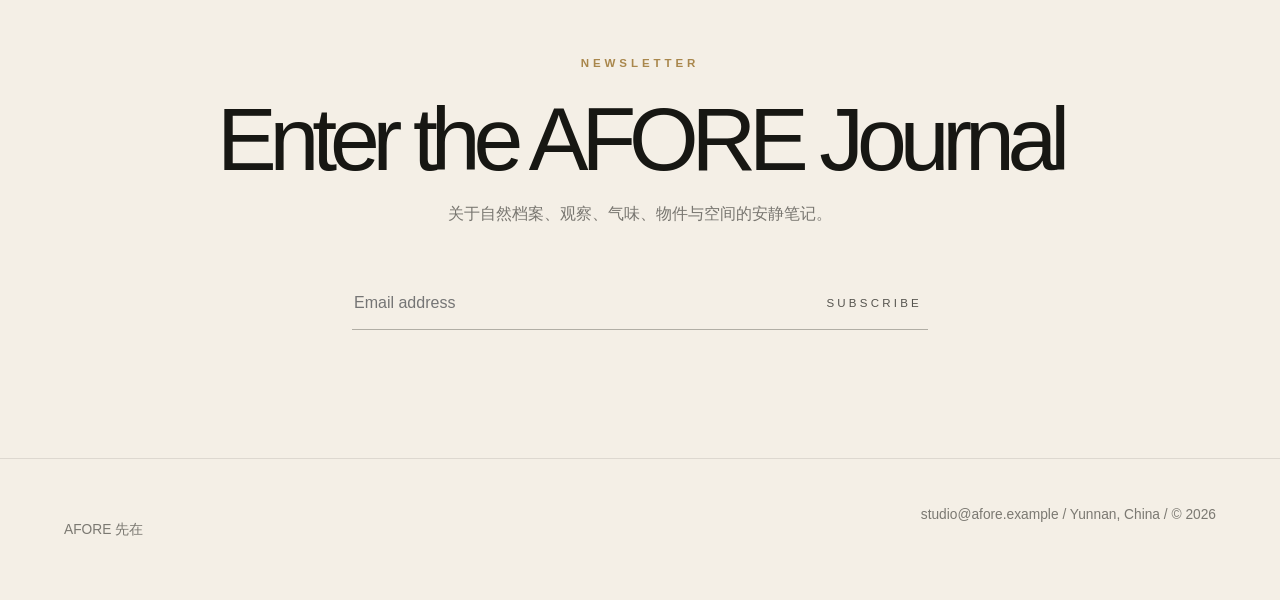
==== commit 282c9b8b: "Add files via upload" ====
--- a/index.html
+++ b/index.html
@@ -8,13 +8,14 @@
   </head>
   <body>
     <header class="header">
-      <a class="logo" href="preview.html">
+      <a class="logo" href="index.html">
         <span>AFORE</span>
         <small>先在</small>
       </a>
       <nav>
         <a href="#story">Story</a>
-        <a href="butterflies.html">Butterflies</a>
+        <a href="butterflies/">Butterflies</a>
+        <a href="course-planner.html">Course Planner</a>
         <a href="#journal">Journal</a>
         <a href="#contact">Contact</a>
       </nav>
@@ -33,7 +34,7 @@
           </p>
           <div class="guide-actions">
             <a href="#story">Brand Philosophy</a>
-            <a href="butterflies.html">Butterfly Archive</a>
+            <a href="butterflies/">Butterfly Archive</a>
           </div>
         </aside>
         <div class="hero-inner fade">
@@ -91,7 +92,7 @@
             蝴蝶不在首页成为视觉噱头。它们被安放在独立的档案页面里，
             按种类、编号和故事被重新观看。
           </p>
-          <a class="text-link" href="butterflies.html">进入蝴蝶分类页面</a>
+          <a class="text-link" href="butterflies/">进入蝴蝶分类页面</a>
         </div>
       </section>
 
